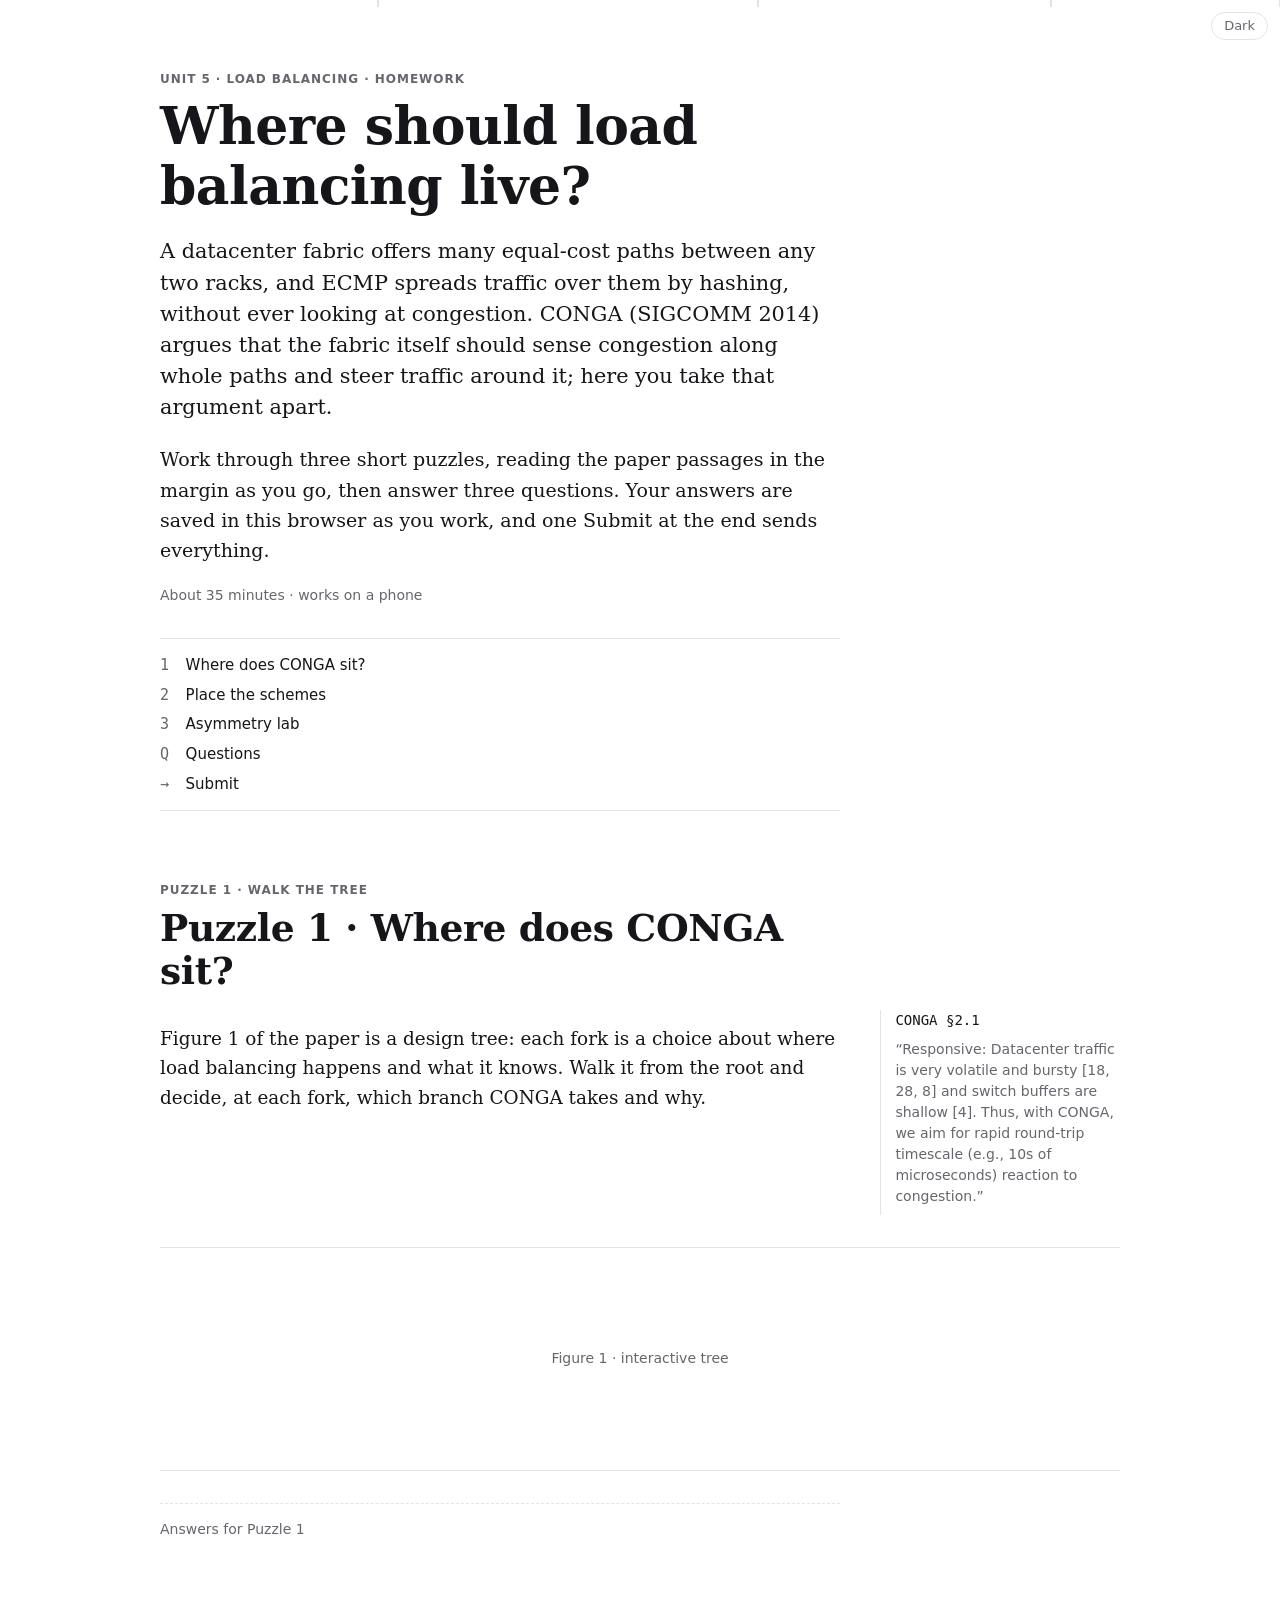
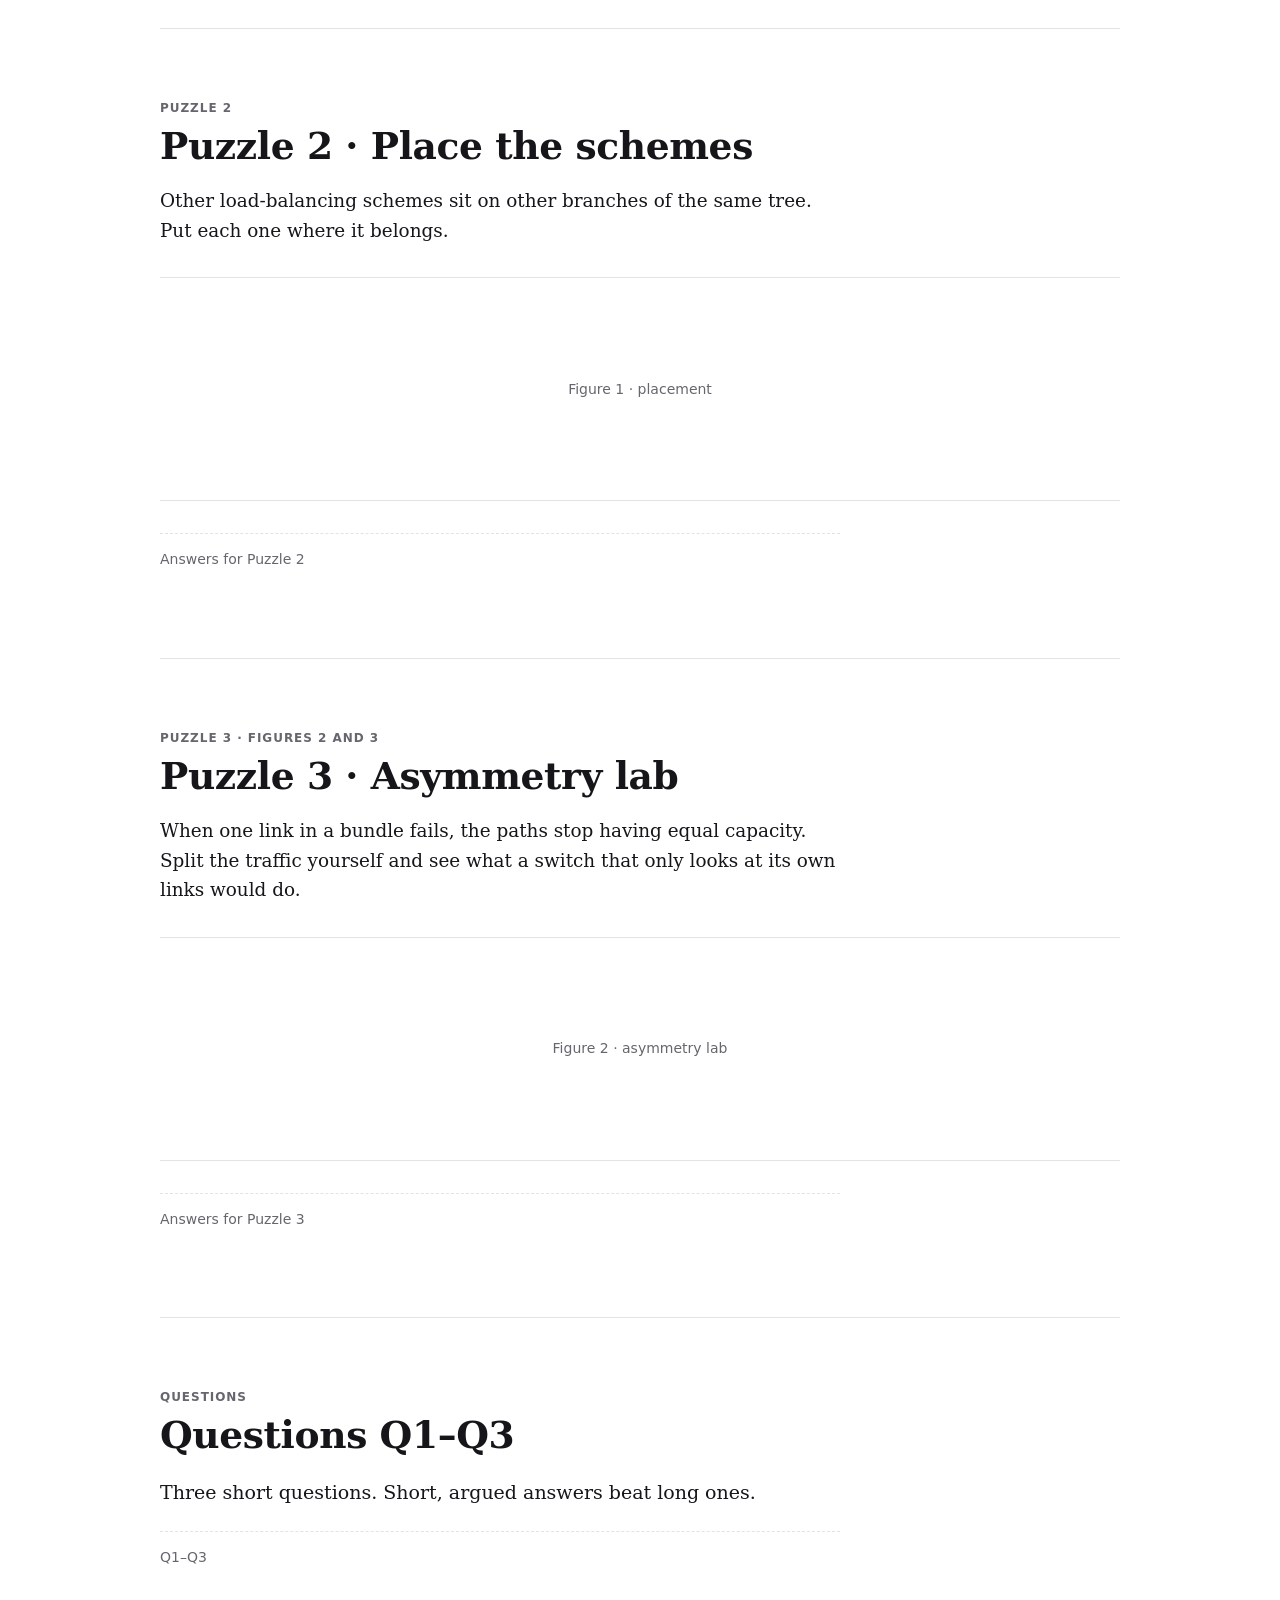
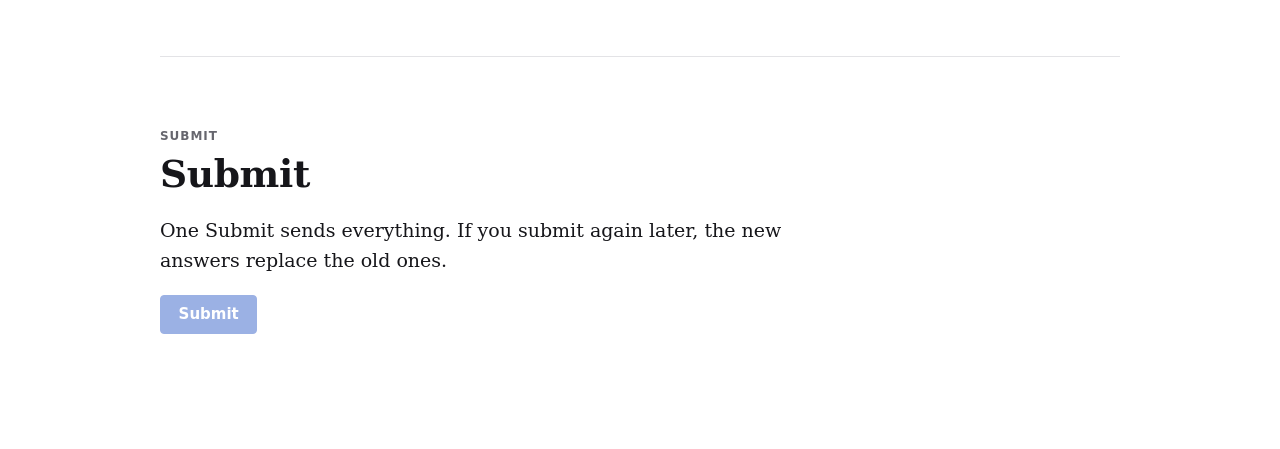
==== site/public/index.html @ 5a41c87f "feat: scaffold page skeleton, tokens, theme and Pages workflow (step 01) - site/public: index.html w" ====
<!doctype html>
<html lang="en">
<head>
  <meta charset="utf-8">
  <meta name="viewport" content="width=device-width, initial-scale=1">
  <title>CONGA: where should load balancing live?</title>
  <meta name="description" content="Unit 5 homework: three short puzzles on CONGA (SIGCOMM 2014), to do before class.">
  <script>
    // Set the theme before first paint (same rule as js/theme.js).
    (function () {
      var t = null;
      try { t = JSON.parse(localStorage.getItem("conga-hw:theme")); } catch (e) {}
      if (t !== "light" && t !== "dark") {
        try { t = matchMedia("(prefers-color-scheme: dark)").matches ? "dark" : "light"; } catch (e) { t = "light"; }
      }
      document.documentElement.setAttribute("data-theme", t);
    })();
  </script>
  <link rel="stylesheet" href="css/tokens.css">
  <link rel="stylesheet" href="css/base.css">
  <link rel="stylesheet" href="css/parts.css">
  <script type="module">
    import { initPage } from "./js/main.js";
    initPage();
  </script>
</head>
<body>
  <div class="progress" aria-hidden="true"><div class="progress-fill"></div></div>
  <button class="theme-toggle" type="button">Dark</button>

  <main class="page">

    <!-- ===================== intro ===================== -->
    <header id="intro">
      <p class="kicker">Unit 5 · Load balancing · Homework</p>
      <h1>Where should load balancing live?</h1>
      <p class="lede">
        A datacenter fabric offers many equal-cost paths between any two racks, and ECMP spreads
        traffic over them by hashing, without ever looking at congestion. CONGA (SIGCOMM 2014)
        argues that the fabric itself should sense congestion along whole paths and steer traffic
        around it; here you take that argument apart.
      </p>
      <p>
        Work through three short puzzles, reading the paper passages in the margin as you go,
        then answer three questions. Your answers are saved in this browser as you work, and one
        Submit at the end sends everything.
      </p>
      <p class="meta">About 35 minutes · works on a phone</p>

      <nav class="contents" aria-label="Contents">
        <ol>
          <li><a href="#tree"><span class="num">1</span>Where does CONGA sit?</a><span class="done-mark" data-done-for="tree" hidden>done</span></li>
          <li><a href="#place"><span class="num">2</span>Place the schemes</a><span class="done-mark" data-done-for="place" hidden>done</span></li>
          <li><a href="#fig2"><span class="num">3</span>Asymmetry lab</a><span class="done-mark" data-done-for="fig2" hidden>done</span></li>
          <li><a href="#questions"><span class="num">Q</span>Questions</a><span class="done-mark" data-done-for="questions" hidden>done</span></li>
          <li><a href="#submit"><span class="num">&rarr;</span>Submit</a></li>
        </ol>
      </nav>
    </header>

    <!-- ===================== Puzzle 1 ===================== -->
    <section id="tree" class="part" aria-labelledby="tree-title">
      <p class="kicker">Puzzle 1 · Walk the tree</p>
      <h2 id="tree-title">Puzzle 1 · Where does CONGA sit?</h2>

      <!-- Demo sidenote to exercise the layout; step 03 replaces it with the real passages. -->
      <div class="with-note">
        <p class="puzzle-prompt">
          Figure 1 of the paper is a design tree: each fork is a choice about where load balancing
          happens and what it knows. Walk it from the root and decide, at each fork, which branch
          CONGA takes and why.
        </p>
        <aside class="sidenote" data-ref="§2.1">
          <button class="sidenote-toggle" type="button">show passage §2.1</button>
          <div class="sidenote-body">
            <p><span class="sidenote-ref">CONGA §2.1</span></p>
            <blockquote>
              <p>“Responsive: Datacenter traffic is very volatile and bursty [18, 28, 8] and switch
              buffers are shallow [4]. Thus, with CONGA, we aim for rapid round-trip timescale
              (e.g., 10s of microseconds) reaction to congestion.”</p>
            </blockquote>
          </div>
        </aside>
      </div>

      <div class="figure-slot wide" role="img" aria-label="Interactive Figure 1 (not built yet)">Figure 1 · interactive tree</div>
      <div class="answer-slot">Answers for Puzzle 1</div>
    </section>

    <!-- ===================== Puzzle 2 ===================== -->
    <section id="place" class="part" aria-labelledby="place-title">
      <p class="kicker">Puzzle 2</p>
      <h2 id="place-title">Puzzle 2 · Place the schemes</h2>
      <p class="puzzle-prompt">
        Other load-balancing schemes sit on other branches of the same tree. Put each one where
        it belongs.
      </p>
      <div class="figure-slot wide" role="img" aria-label="Placement figure (not built yet)">Figure 1 · placement</div>
      <div class="answer-slot">Answers for Puzzle 2</div>
    </section>

    <!-- ===================== Puzzle 3 ===================== -->
    <section id="fig2" class="part" aria-labelledby="fig2-title">
      <p class="kicker">Puzzle 3 · Figures 2 and 3</p>
      <h2 id="fig2-title">Puzzle 3 · Asymmetry lab</h2>
      <p class="puzzle-prompt">
        When one link in a bundle fails, the paths stop having equal capacity. Split the traffic yourself
        and see what a switch that only looks at its own links would do.
      </p>
      <div class="figure-slot wide" role="img" aria-label="Asymmetry lab (not built yet)">Figure 2 · asymmetry lab</div>
      <div class="answer-slot">Answers for Puzzle 3</div>
    </section>

    <!-- ===================== Questions ===================== -->
    <section id="questions" class="part" aria-labelledby="questions-title">
      <p class="kicker">Questions</p>
      <h2 id="questions-title">Questions Q1–Q3</h2>
      <p>Three short questions. Short, argued answers beat long ones.</p>
      <div class="answer-slot">Q1–Q3</div>
    </section>

    <!-- ===================== Submit ===================== -->
    <section id="submit" class="part" aria-labelledby="submit-title">
      <p class="kicker">Submit</p>
      <h2 id="submit-title">Submit</h2>
      <p>One Submit sends everything. If you submit again later, the new answers replace the old ones.</p>
      <p><button class="btn" type="button" disabled>Submit</button></p>
    </section>

  </main>
</body>
</html>
---- site/public/css/tokens.css ----
/* Design tokens. The only file that holds raw colors.
   Palette: black ink on white, one accent (cobalt), one muted grey, thin rules. */

:root {
  /* color: light */
  --bg: #ffffff;
  --ink: #16161a;
  --muted: #66666e;
  --rule: #e3e3e6;
  --accent: #2453c4;
  --accent-soft: #eaf0fc;
  --ok: #1d7a4c;
  --bad: #b42d23;

  /* type */
  --font-serif: "Iowan Old Style", "Charter", "Bitstream Charter", "Sitka Text", Cambria, Georgia, "DejaVu Serif", serif;
  --font-sans: system-ui, -apple-system, "Segoe UI", Roboto, "Helvetica Neue", Arial, sans-serif;
  --font-mono: ui-monospace, "SF Mono", Menlo, Consolas, "DejaVu Sans Mono", "Liberation Mono", monospace;

  /* layout */
  --text-w: 680px;   /* reading column */
  --note-w: 240px;   /* sidenote margin column */
  --note-gap: 40px;
  --page-w: 960px;   /* = text + gap + notes; wide figures use the full width */
  --pad: 1.25rem;    /* page side padding */

  color-scheme: light;
}

[data-theme="dark"] {
  --bg: #141416;
  --ink: #e8e6e1;
  --muted: #9b9ba3;
  --rule: #2f2f35;
  --accent: #7ea2ff;
  --accent-soft: #1d2640;
  --ok: #5cc28f;
  --bad: #f08a80;

  color-scheme: dark;
}
---- site/public/css/base.css ----
/* Page skeleton: reading column, wide figures, sidenotes, progress line, controls.
   Colors come only from tokens.css. */

*, *::before, *::after { box-sizing: border-box; }

html {
  background: var(--bg);
  color: var(--ink);
  -webkit-text-size-adjust: 100%;
}

body {
  margin: 0;
  font-family: var(--font-serif);
  font-size: 1.1875rem;   /* 19px */
  line-height: 1.6;
  background: var(--bg);
  color: var(--ink);
}

a { color: var(--accent); text-underline-offset: 0.15em; }
a:hover { text-decoration-thickness: 2px; }

code, kbd, .mono { font-family: var(--font-mono); font-size: 0.85em; }

:focus-visible { outline: 2px solid var(--accent); outline-offset: 2px; }

hr { border: 0; border-top: 1px solid var(--rule); margin: 3rem 0; }

/* ---------- top bar: progress line + theme toggle ---------- */

.progress {
  position: fixed;
  inset: 0 0 auto 0;
  height: 3px;
  z-index: 10;
  pointer-events: none;
}
.progress-fill {
  height: 100%;
  width: 100%;
  background: var(--accent);
  transform-origin: 0 50%;
  transform: scaleX(0);
}
.progress-tick {
  position: absolute;
  top: 0;
  width: 2px;
  height: 7px;
  margin-left: -1px;
  background: var(--rule);
}
.progress-tick.is-done { background: var(--ink); height: 9px; }

.theme-toggle {
  position: fixed;
  top: 0.75rem;
  right: 0.75rem;
  z-index: 11;
  font: 500 0.8125rem/1 var(--font-sans);
  color: var(--muted);
  background: var(--bg);
  border: 1px solid var(--rule);
  border-radius: 999px;
  padding: 0.4rem 0.75rem;
  cursor: pointer;
}
.theme-toggle:hover { color: var(--ink); border-color: var(--muted); }

/* ---------- page grid ---------- */

.page {
  max-width: calc(var(--page-w) + 2 * var(--pad));
  margin: 0 auto;
  padding: 4.5rem var(--pad) 6rem;
}

/* sections span the page; their children sit in the reading column unless they say otherwise */
.page > * { max-width: var(--text-w); }
.page > header,
.page > section { max-width: none; }
.page > header > *,
.part > * { max-width: var(--text-w); }

/* a figure that breaks out to the full page width */
.page > .wide,
.part > .wide { max-width: none; }

/* wide SVGs scroll inside their own box on narrow screens */
.scroll-x { overflow-x: auto; -webkit-overflow-scrolling: touch; }

/* ---------- headings ---------- */

h1, h2, h3 { font-weight: 600; line-height: 1.15; letter-spacing: -0.01em; }
h1 { font-size: clamp(2.25rem, 6vw, 3.25rem); margin: 0 0 1rem; }
h2 { font-size: clamp(1.75rem, 4.5vw, 2.35rem); margin: 0 0 0.75rem; }
h3 { font-size: 1.25rem; margin: 2rem 0 0.5rem; }

.kicker {
  font: 600 0.75rem/1.2 var(--font-sans);
  letter-spacing: 0.08em;
  text-transform: uppercase;
  color: var(--muted);
  margin: 0 0 0.6rem;
}

.lede { font-size: 1.3rem; line-height: 1.5; }

.meta {
  font: 0.875rem/1.5 var(--font-sans);
  color: var(--muted);
}

/* ---------- intro + contents ---------- */

.contents {
  font-family: var(--font-sans);
  font-size: 0.9375rem;
  border-top: 1px solid var(--rule);
  border-bottom: 1px solid var(--rule);
  padding: 0.9rem 0;
  margin: 2rem 0 0;
}
.contents ol { list-style: none; margin: 0; padding: 0; display: grid; gap: 0.35rem; }
.contents a { color: var(--ink); text-decoration: none; }
.contents a:hover { color: var(--accent); }
.contents .num { font-family: var(--font-mono); color: var(--muted); display: inline-block; min-width: 1.6rem; }
.contents .done-mark { font-family: var(--font-mono); font-size: 0.8em; color: var(--ok); margin-left: 0.5rem; }
.contents .done-mark[hidden] { display: none; }

/* ---------- parts ---------- */

.part { padding-top: 4.5rem; scroll-margin-top: 1rem; }
.part + .part { border-top: 1px solid var(--rule); margin-top: 4.5rem; }

/* ---------- sidenotes ----------
   Markup:
     <div class="with-note">
       <p>Paragraph the passage supports.</p>
       <aside class="sidenote" data-ref="§2.1">
         <button class="sidenote-toggle" type="button">show passage §2.1</button>
         <div class="sidenote-body">…</div>
       </aside>
     </div>
   Desktop (>= 900px): note sits in the right margin, level with the paragraph.
   Narrow: an inline toggle under the paragraph. */

.page > .with-note,
.part > .with-note { max-width: none; }

.sidenote {
  font: 0.875rem/1.5 var(--font-sans);
  color: var(--muted);
}
.sidenote-ref { font-family: var(--font-mono); color: var(--ink); }
.sidenote-body blockquote { margin: 0; }
.sidenote-body p { margin: 0 0 0.5rem; }

.sidenote-toggle {
  font: 500 0.8125rem/1 var(--font-sans);
  color: var(--accent);
  background: none;
  border: 0;
  padding: 0.25rem 0;
  cursor: pointer;
}
.sidenote-toggle::before { content: "+\00a0"; font-family: var(--font-mono); }
.sidenote.is-open .sidenote-toggle::before { content: "\2212\00a0"; }

@media (min-width: 900px) {
  .with-note {
    display: grid;
    grid-template-columns: minmax(0, var(--text-w)) var(--note-w);
    column-gap: var(--note-gap);
    align-items: start;
  }
  .with-note > :not(.sidenote) { grid-column: 1; }
  .with-note > .sidenote {
    grid-column: 2;
    grid-row: 1 / span 20;
    border-left: 1px solid var(--rule);
    padding-left: 0.9rem;
    margin-top: 0.3rem;
  }
  .sidenote-toggle { display: none; }
}

@media (max-width: 899.98px) {
  .sidenote { margin: -0.5rem 0 1.25rem; }
  .sidenote-body {
    display: none;
    border-left: 2px solid var(--rule);
    padding: 0.25rem 0 0.25rem 0.9rem;
    margin-top: 0.4rem;
  }
  .sidenote.is-open .sidenote-body { display: block; }
}

/* ---------- small screens ---------- */

@media (max-width: 600px) {
  body { font-size: 1.0625rem; }
  .page { padding-top: 3.5rem; }
  .lede { font-size: 1.15rem; }
}

@media (prefers-reduced-motion: reduce) {
  *, *::before, *::after { transition: none !important; animation: none !important; scroll-behavior: auto !important; }
}

html { scroll-behavior: smooth; }
---- site/public/css/parts.css ----
/* Styles shared by the puzzles: prompt, figure slot, answer area.
   Part-specific rules are added by later steps. Colors come only from tokens.css. */

.puzzle-prompt { font-size: 1.15rem; }

.figure-slot {
  min-height: 14rem;
  margin: 2rem 0;
  border-top: 1px solid var(--rule);
  border-bottom: 1px solid var(--rule);
  display: grid;
  place-items: center;
  font: 0.875rem/1.4 var(--font-sans);
  color: var(--muted);
}

.answer-slot {
  margin: 1.5rem 0;
  padding: 1rem 0;
  border-top: 1px dashed var(--rule);
  font: 0.875rem/1.4 var(--font-sans);
  color: var(--muted);
}

.btn {
  font: 600 0.9375rem/1 var(--font-sans);
  color: var(--bg);
  background: var(--accent);
  border: 1px solid var(--accent);
  border-radius: 4px;
  padding: 0.7rem 1.1rem;
  cursor: pointer;
}
.btn:disabled { opacity: 0.45; cursor: not-allowed; }
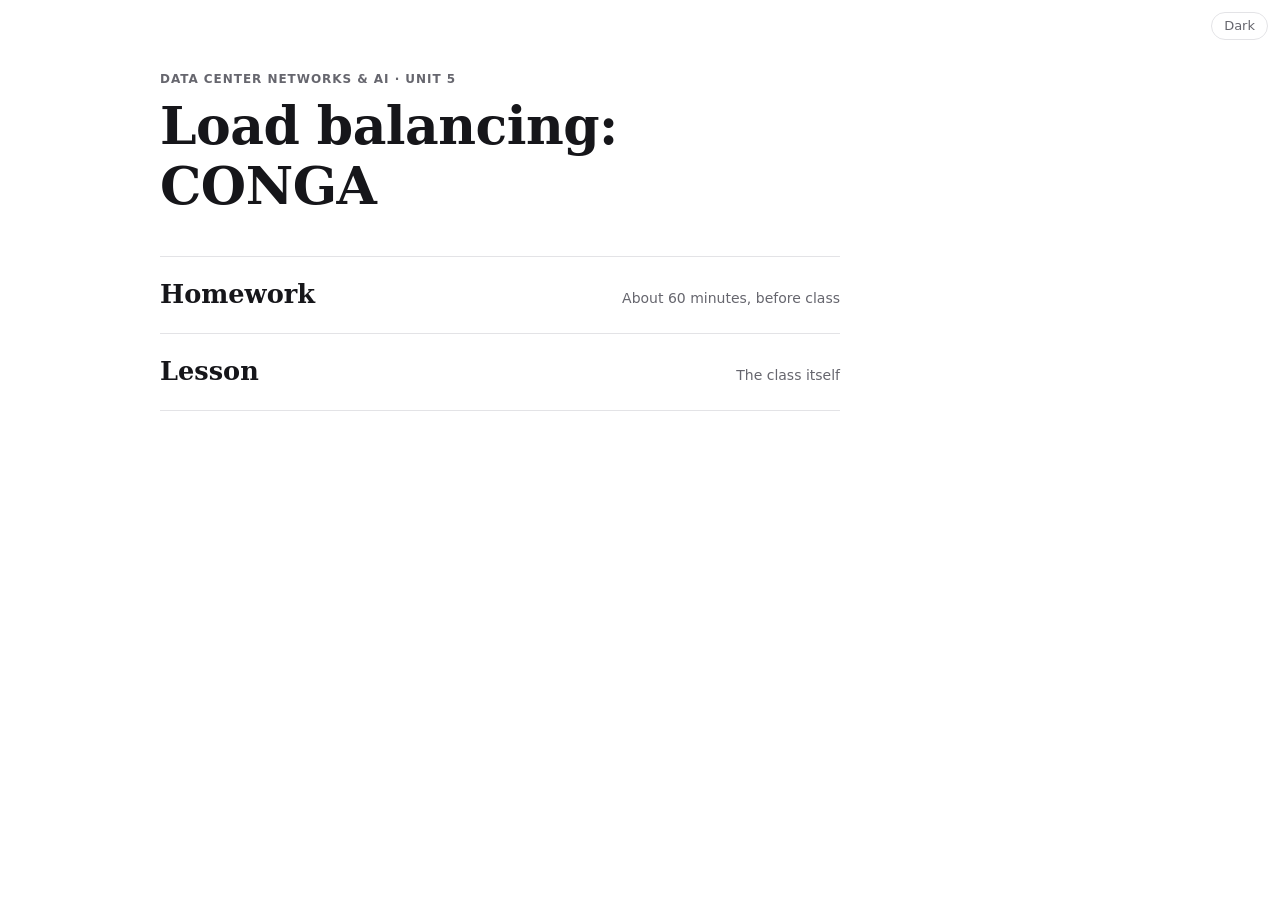
==== commit 3eb7e768: "feat: split scaffold into shared, homework and lesson sites (step 01) Follows the updated spec (two " ====
--- a/site/public/index.html
+++ b/site/public/index.html
@@ -3,130 +3,26 @@
 <head>
   <meta charset="utf-8">
   <meta name="viewport" content="width=device-width, initial-scale=1">
-  <title>CONGA: where should load balancing live?</title>
-  <meta name="description" content="Unit 5 homework: three short puzzles on CONGA (SIGCOMM 2014), to do before class.">
-  <script>
-    // Set the theme before first paint (same rule as js/theme.js).
-    (function () {
-      var t = null;
-      try { t = JSON.parse(localStorage.getItem("conga-hw:theme")); } catch (e) {}
-      if (t !== "light" && t !== "dark") {
-        try { t = matchMedia("(prefers-color-scheme: dark)").matches ? "dark" : "light"; } catch (e) { t = "light"; }
-      }
-      document.documentElement.setAttribute("data-theme", t);
-    })();
-  </script>
-  <link rel="stylesheet" href="css/tokens.css">
-  <link rel="stylesheet" href="css/base.css">
-  <link rel="stylesheet" href="css/parts.css">
+  <title>Unit 5 · Load balancing · CONGA</title>
+  <script src="shared/theme-boot.js"></script>
+  <link rel="stylesheet" href="shared/tokens.css">
+  <link rel="stylesheet" href="shared/base.css">
   <script type="module">
-    import { initPage } from "./js/main.js";
-    initPage();
+    import { initTheme } from "./shared/theme.js";
+    initTheme(document.querySelector(".theme-toggle"));
   </script>
 </head>
 <body>
-  <div class="progress" aria-hidden="true"><div class="progress-fill"></div></div>
   <button class="theme-toggle" type="button">Dark</button>
-
   <main class="page">
-
-    <!-- ===================== intro ===================== -->
-    <header id="intro">
-      <p class="kicker">Unit 5 · Load balancing · Homework</p>
-      <h1>Where should load balancing live?</h1>
-      <p class="lede">
-        A datacenter fabric offers many equal-cost paths between any two racks, and ECMP spreads
-        traffic over them by hashing, without ever looking at congestion. CONGA (SIGCOMM 2014)
-        argues that the fabric itself should sense congestion along whole paths and steer traffic
-        around it; here you take that argument apart.
-      </p>
-      <p>
-        Work through three short puzzles, reading the paper passages in the margin as you go,
-        then answer three questions. Your answers are saved in this browser as you work, and one
-        Submit at the end sends everything.
-      </p>
-      <p class="meta">About 35 minutes · works on a phone</p>
-
-      <nav class="contents" aria-label="Contents">
-        <ol>
-          <li><a href="#tree"><span class="num">1</span>Where does CONGA sit?</a><span class="done-mark" data-done-for="tree" hidden>done</span></li>
-          <li><a href="#place"><span class="num">2</span>Place the schemes</a><span class="done-mark" data-done-for="place" hidden>done</span></li>
-          <li><a href="#fig2"><span class="num">3</span>Asymmetry lab</a><span class="done-mark" data-done-for="fig2" hidden>done</span></li>
-          <li><a href="#questions"><span class="num">Q</span>Questions</a><span class="done-mark" data-done-for="questions" hidden>done</span></li>
-          <li><a href="#submit"><span class="num">&rarr;</span>Submit</a></li>
-        </ol>
+    <header>
+      <p class="kicker">Data Center Networks &amp; AI · Unit 5</p>
+      <h1>Load balancing: CONGA</h1>
+      <nav class="landing" aria-label="Sites">
+        <a href="hw/"><span class="landing-title">Homework</span><span class="meta">About 60 minutes, before class</span></a>
+        <a href="lesson/"><span class="landing-title">Lesson</span><span class="meta">The class itself</span></a>
       </nav>
     </header>
-
-    <!-- ===================== Puzzle 1 ===================== -->
-    <section id="tree" class="part" aria-labelledby="tree-title">
-      <p class="kicker">Puzzle 1 · Walk the tree</p>
-      <h2 id="tree-title">Puzzle 1 · Where does CONGA sit?</h2>
-
-      <!-- Demo sidenote to exercise the layout; step 03 replaces it with the real passages. -->
-      <div class="with-note">
-        <p class="puzzle-prompt">
-          Figure 1 of the paper is a design tree: each fork is a choice about where load balancing
-          happens and what it knows. Walk it from the root and decide, at each fork, which branch
-          CONGA takes and why.
-        </p>
-        <aside class="sidenote" data-ref="§2.1">
-          <button class="sidenote-toggle" type="button">show passage §2.1</button>
-          <div class="sidenote-body">
-            <p><span class="sidenote-ref">CONGA §2.1</span></p>
-            <blockquote>
-              <p>“Responsive: Datacenter traffic is very volatile and bursty [18, 28, 8] and switch
-              buffers are shallow [4]. Thus, with CONGA, we aim for rapid round-trip timescale
-              (e.g., 10s of microseconds) reaction to congestion.”</p>
-            </blockquote>
-          </div>
-        </aside>
-      </div>
-
-      <div class="figure-slot wide" role="img" aria-label="Interactive Figure 1 (not built yet)">Figure 1 · interactive tree</div>
-      <div class="answer-slot">Answers for Puzzle 1</div>
-    </section>
-
-    <!-- ===================== Puzzle 2 ===================== -->
-    <section id="place" class="part" aria-labelledby="place-title">
-      <p class="kicker">Puzzle 2</p>
-      <h2 id="place-title">Puzzle 2 · Place the schemes</h2>
-      <p class="puzzle-prompt">
-        Other load-balancing schemes sit on other branches of the same tree. Put each one where
-        it belongs.
-      </p>
-      <div class="figure-slot wide" role="img" aria-label="Placement figure (not built yet)">Figure 1 · placement</div>
-      <div class="answer-slot">Answers for Puzzle 2</div>
-    </section>
-
-    <!-- ===================== Puzzle 3 ===================== -->
-    <section id="fig2" class="part" aria-labelledby="fig2-title">
-      <p class="kicker">Puzzle 3 · Figures 2 and 3</p>
-      <h2 id="fig2-title">Puzzle 3 · Asymmetry lab</h2>
-      <p class="puzzle-prompt">
-        When one link in a bundle fails, the paths stop having equal capacity. Split the traffic yourself
-        and see what a switch that only looks at its own links would do.
-      </p>
-      <div class="figure-slot wide" role="img" aria-label="Asymmetry lab (not built yet)">Figure 2 · asymmetry lab</div>
-      <div class="answer-slot">Answers for Puzzle 3</div>
-    </section>
-
-    <!-- ===================== Questions ===================== -->
-    <section id="questions" class="part" aria-labelledby="questions-title">
-      <p class="kicker">Questions</p>
-      <h2 id="questions-title">Questions Q1–Q3</h2>
-      <p>Three short questions. Short, argued answers beat long ones.</p>
-      <div class="answer-slot">Q1–Q3</div>
-    </section>
-
-    <!-- ===================== Submit ===================== -->
-    <section id="submit" class="part" aria-labelledby="submit-title">
-      <p class="kicker">Submit</p>
-      <h2 id="submit-title">Submit</h2>
-      <p>One Submit sends everything. If you submit again later, the new answers replace the old ones.</p>
-      <p><button class="btn" type="button" disabled>Submit</button></p>
-    </section>
-
   </main>
 </body>
 </html>
--- a/site/public/shared/tokens.css
+++ b/site/public/shared/tokens.css
@@ -0,0 +1,41 @@
+/* Design tokens. The only file that holds raw colors.
+   Palette: black ink on white, one accent (cobalt), one muted grey, thin rules. */
+
+:root {
+  /* color: light */
+  --bg: #ffffff;
+  --ink: #16161a;
+  --muted: #66666e;
+  --rule: #e3e3e6;
+  --accent: #2453c4;
+  --accent-soft: #eaf0fc;
+  --ok: #1d7a4c;
+  --bad: #b42d23;
+
+  /* type */
+  --font-serif: "Iowan Old Style", "Charter", "Bitstream Charter", "Sitka Text", Cambria, Georgia, "DejaVu Serif", serif;
+  --font-sans: system-ui, -apple-system, "Segoe UI", Roboto, "Helvetica Neue", Arial, sans-serif;
+  --font-mono: ui-monospace, "SF Mono", Menlo, Consolas, "DejaVu Sans Mono", "Liberation Mono", monospace;
+
+  /* layout */
+  --text-w: 680px;   /* reading column */
+  --note-w: 240px;   /* sidenote margin column */
+  --note-gap: 40px;
+  --page-w: 960px;   /* = text + gap + notes; wide figures use the full width */
+  --pad: 1.25rem;    /* page side padding */
+
+  color-scheme: light;
+}
+
+[data-theme="dark"] {
+  --bg: #141416;
+  --ink: #e8e6e1;
+  --muted: #9b9ba3;
+  --rule: #2f2f35;
+  --accent: #7ea2ff;
+  --accent-soft: #1d2640;
+  --ok: #5cc28f;
+  --bad: #f08a80;
+
+  color-scheme: dark;
+}
--- a/site/public/shared/base.css
+++ b/site/public/shared/base.css
@@ -0,0 +1,232 @@
+/* Shared layout for both sites: reading column, wide figures, sidenotes, progress line,
+   theme toggle, landing links.
+   Colors come only from tokens.css. */
+
+*, *::before, *::after { box-sizing: border-box; }
+
+html {
+  background: var(--bg);
+  color: var(--ink);
+  -webkit-text-size-adjust: 100%;
+}
+
+body {
+  margin: 0;
+  font-family: var(--font-serif);
+  font-size: 1.1875rem;   /* 19px */
+  line-height: 1.6;
+  background: var(--bg);
+  color: var(--ink);
+}
+
+a { color: var(--accent); text-underline-offset: 0.15em; }
+a:hover { text-decoration-thickness: 2px; }
+
+code, kbd, .mono { font-family: var(--font-mono); font-size: 0.85em; }
+
+:focus-visible { outline: 2px solid var(--accent); outline-offset: 2px; }
+
+hr { border: 0; border-top: 1px solid var(--rule); margin: 3rem 0; }
+
+/* ---------- top bar: progress line + theme toggle ---------- */
+
+.progress {
+  position: fixed;
+  inset: 0 0 auto 0;
+  height: 3px;
+  z-index: 10;
+  pointer-events: none;
+}
+.progress-fill {
+  height: 100%;
+  width: 100%;
+  background: var(--accent);
+  transform-origin: 0 50%;
+  transform: scaleX(0);
+}
+.progress-tick {
+  position: absolute;
+  top: 0;
+  width: 2px;
+  height: 7px;
+  margin-left: -1px;
+  background: var(--rule);
+}
+.progress-tick.is-done { background: var(--ink); height: 9px; }
+
+.theme-toggle {
+  position: fixed;
+  top: 0.75rem;
+  right: 0.75rem;
+  z-index: 11;
+  font: 500 0.8125rem/1 var(--font-sans);
+  color: var(--muted);
+  background: var(--bg);
+  border: 1px solid var(--rule);
+  border-radius: 999px;
+  padding: 0.4rem 0.75rem;
+  cursor: pointer;
+}
+.theme-toggle:hover { color: var(--ink); border-color: var(--muted); }
+
+/* ---------- page grid ---------- */
+
+.page {
+  max-width: calc(var(--page-w) + 2 * var(--pad));
+  margin: 0 auto;
+  padding: 4.5rem var(--pad) 6rem;
+}
+
+/* sections span the page; their children sit in the reading column unless they say otherwise */
+.page > * { max-width: var(--text-w); }
+.page > header,
+.page > section { max-width: none; }
+.page > header > *,
+.part > * { max-width: var(--text-w); }
+
+/* a figure that breaks out to the full page width */
+.page > .wide,
+.part > .wide { max-width: none; }
+
+/* wide SVGs scroll inside their own box on narrow screens */
+.scroll-x { overflow-x: auto; -webkit-overflow-scrolling: touch; }
+
+/* ---------- headings ---------- */
+
+h1, h2, h3 { font-weight: 600; line-height: 1.15; letter-spacing: -0.01em; }
+h1 { font-size: clamp(2.25rem, 6vw, 3.25rem); margin: 0 0 1rem; }
+h2 { font-size: clamp(1.75rem, 4.5vw, 2.35rem); margin: 0 0 0.75rem; }
+h3 { font-size: 1.25rem; margin: 2rem 0 0.5rem; }
+
+.kicker {
+  font: 600 0.75rem/1.2 var(--font-sans);
+  letter-spacing: 0.08em;
+  text-transform: uppercase;
+  color: var(--muted);
+  margin: 0 0 0.6rem;
+}
+
+.kicker a { color: inherit; text-decoration: none; }
+.kicker a:hover { color: var(--accent); }
+
+.lede { font-size: 1.3rem; line-height: 1.5; }
+
+.meta {
+  font: 0.875rem/1.5 var(--font-sans);
+  color: var(--muted);
+}
+
+/* ---------- intro + contents ---------- */
+
+.contents {
+  font-family: var(--font-sans);
+  font-size: 0.9375rem;
+  border-top: 1px solid var(--rule);
+  border-bottom: 1px solid var(--rule);
+  padding: 0.9rem 0;
+  margin: 2rem 0 0;
+}
+.contents ol { list-style: none; margin: 0; padding: 0; display: grid; gap: 0.35rem; }
+.contents a { color: var(--ink); text-decoration: none; }
+.contents a:hover { color: var(--accent); }
+.contents .num { font-family: var(--font-mono); color: var(--muted); display: inline-block; min-width: 1.6rem; }
+.contents .done-mark { font-family: var(--font-mono); font-size: 0.8em; color: var(--ok); margin-left: 0.5rem; }
+.contents .done-mark[hidden] { display: none; }
+
+/* ---------- parts ---------- */
+
+.part { padding-top: 4.5rem; scroll-margin-top: 1rem; }
+.part + .part { border-top: 1px solid var(--rule); margin-top: 4.5rem; }
+
+/* ---------- sidenotes ----------
+   Markup:
+     <div class="with-note">
+       <p>Paragraph the passage supports.</p>
+       <aside class="sidenote" data-ref="§2.1">
+         <button class="sidenote-toggle" type="button">show passage §2.1</button>
+         <div class="sidenote-body">…</div>
+       </aside>
+     </div>
+   Desktop (>= 900px): note sits in the right margin, level with the paragraph.
+   Narrow: an inline toggle under the paragraph. */
+
+.page > .with-note,
+.part > .with-note { max-width: none; }
+
+.sidenote {
+  font: 0.875rem/1.5 var(--font-sans);
+  color: var(--muted);
+}
+.sidenote-ref { font-family: var(--font-mono); color: var(--ink); }
+.sidenote-body blockquote { margin: 0; }
+.sidenote-body p { margin: 0 0 0.5rem; }
+
+.sidenote-toggle {
+  font: 500 0.8125rem/1 var(--font-sans);
+  color: var(--accent);
+  background: none;
+  border: 0;
+  padding: 0.25rem 0;
+  cursor: pointer;
+}
+.sidenote-toggle::before { content: "+\00a0"; font-family: var(--font-mono); }
+.sidenote.is-open .sidenote-toggle::before { content: "\2212\00a0"; }
+
+@media (min-width: 900px) {
+  .with-note {
+    display: grid;
+    grid-template-columns: minmax(0, var(--text-w)) var(--note-w);
+    column-gap: var(--note-gap);
+    align-items: start;
+  }
+  .with-note > :not(.sidenote) { grid-column: 1; }
+  .with-note > .sidenote {
+    grid-column: 2;
+    grid-row: 1 / span 20;
+    border-left: 1px solid var(--rule);
+    padding-left: 0.9rem;
+    margin-top: 0.3rem;
+  }
+  .sidenote-toggle { display: none; }
+}
+
+@media (max-width: 899.98px) {
+  .sidenote { margin: -0.5rem 0 1.25rem; }
+  .sidenote-body {
+    display: none;
+    border-left: 2px solid var(--rule);
+    padding: 0.25rem 0 0.25rem 0.9rem;
+    margin-top: 0.4rem;
+  }
+  .sidenote.is-open .sidenote-body { display: block; }
+}
+
+/* ---------- small screens ---------- */
+
+@media (max-width: 600px) {
+  body { font-size: 1.0625rem; }
+  .page { padding-top: 3.5rem; }
+  .lede { font-size: 1.15rem; }
+}
+
+@media (prefers-reduced-motion: reduce) {
+  *, *::before, *::after { transition: none !important; animation: none !important; scroll-behavior: auto !important; }
+}
+
+html { scroll-behavior: smooth; }
+
+/* ---------- landing page ---------- */
+
+.landing { margin-top: 2.5rem; border-top: 1px solid var(--rule); }
+.landing a {
+  display: flex;
+  justify-content: space-between;
+  align-items: baseline;
+  gap: 1rem;
+  padding: 1.1rem 0;
+  border-bottom: 1px solid var(--rule);
+  color: var(--ink);
+  text-decoration: none;
+}
+.landing-title { font-size: 1.6rem; font-weight: 600; }
+.landing a:hover .landing-title { color: var(--accent); }
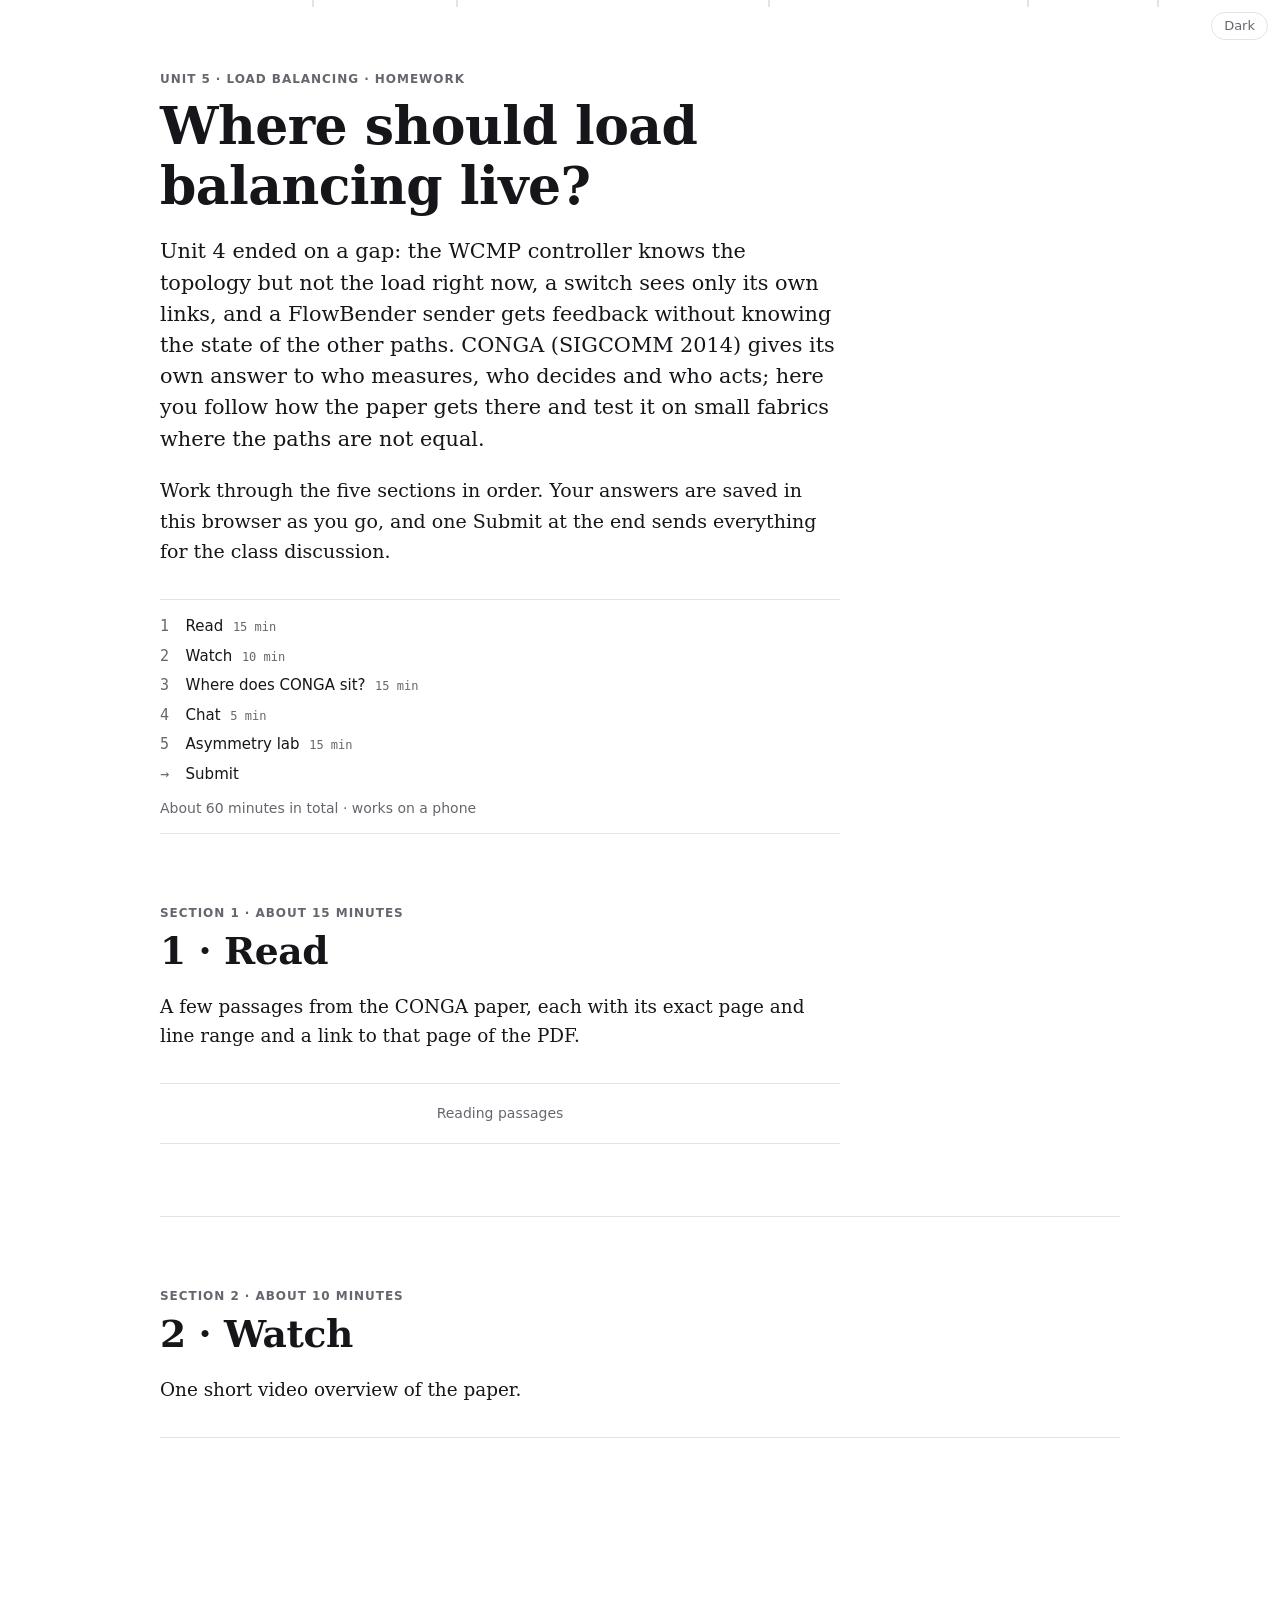
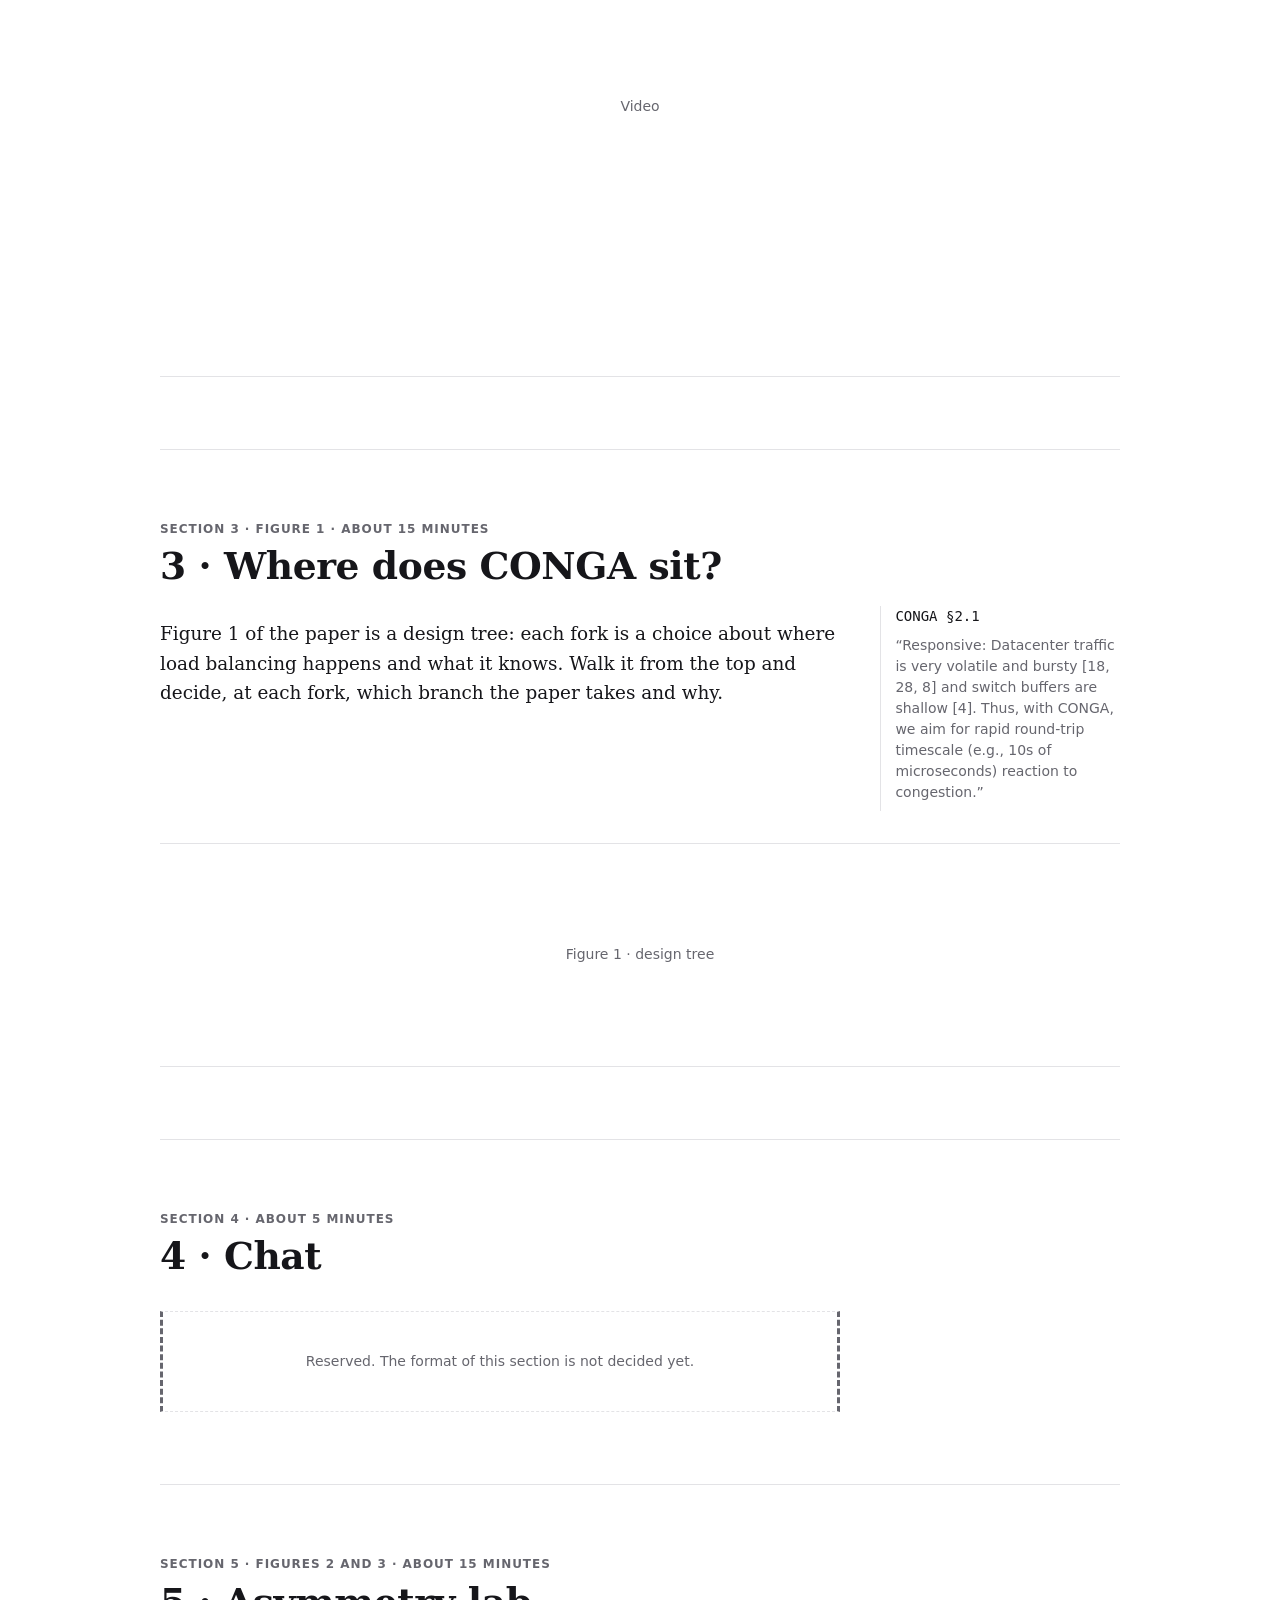
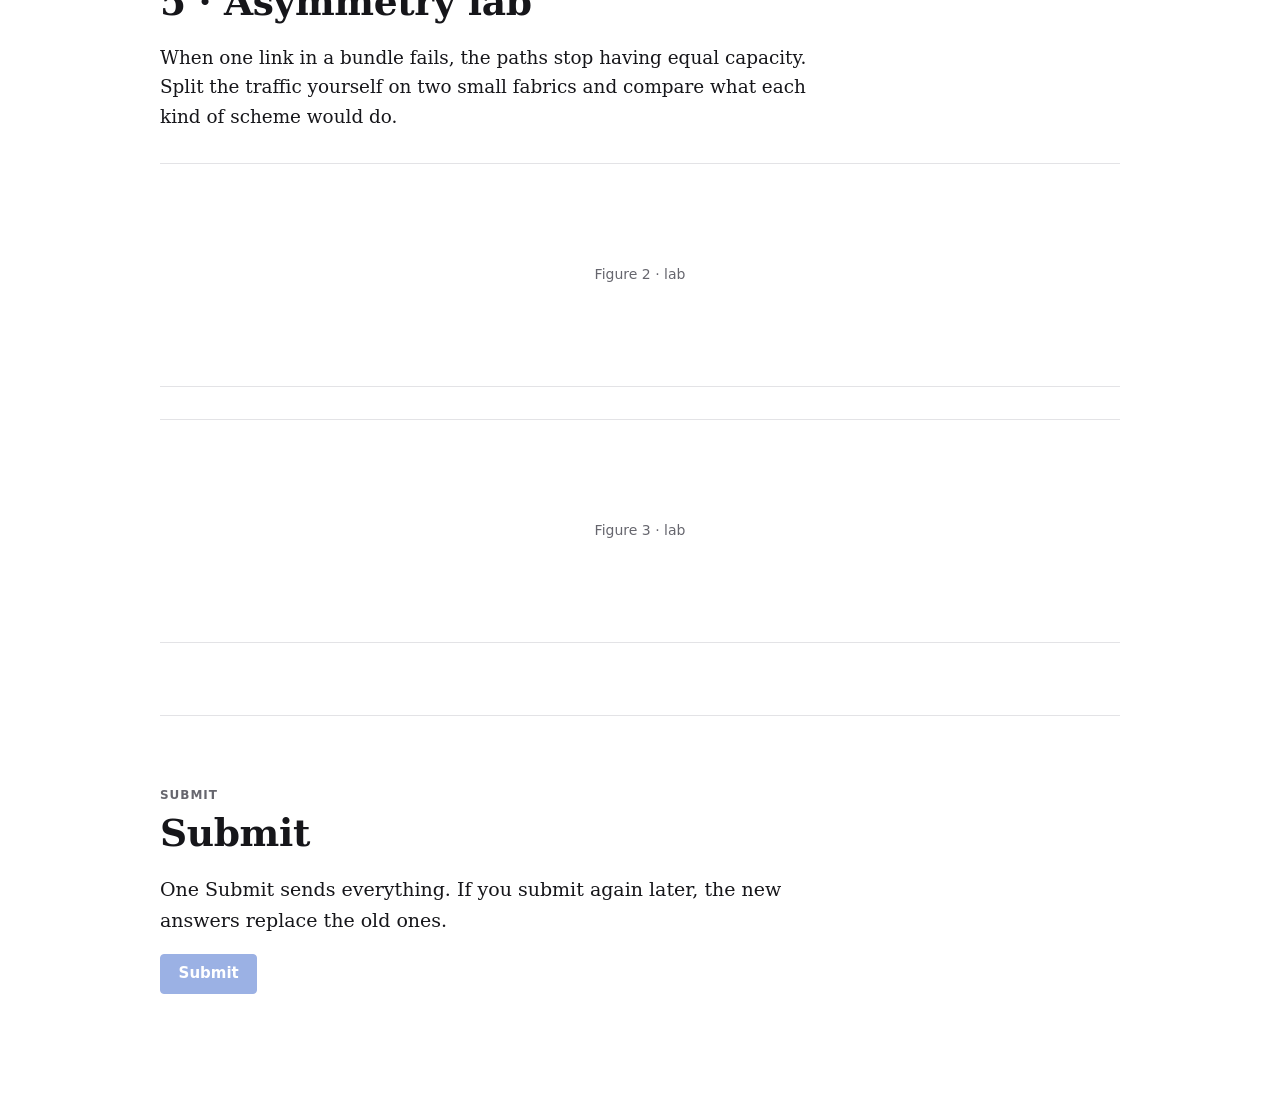
==== commit 5fd91753: "feat: homework only; site root opens the homework The lesson site is dropped (user decision): site/p" ====
--- a/site/public/index.html
+++ b/site/public/index.html
@@ -3,26 +3,13 @@
 <head>
   <meta charset="utf-8">
   <meta name="viewport" content="width=device-width, initial-scale=1">
-  <title>Unit 5 · Load balancing · CONGA</title>
-  <script src="shared/theme-boot.js"></script>
-  <link rel="stylesheet" href="shared/tokens.css">
-  <link rel="stylesheet" href="shared/base.css">
-  <script type="module">
-    import { initTheme } from "./shared/theme.js";
-    initTheme(document.querySelector(".theme-toggle"));
-  </script>
+  <title>CONGA homework</title>
+  <!-- The site is only the homework: send visitors straight there (keeps any #section). -->
+  <meta http-equiv="refresh" content="0; url=hw/">
+  <link rel="canonical" href="hw/">
+  <script>location.replace("hw/" + location.hash);</script>
 </head>
 <body>
-  <button class="theme-toggle" type="button">Dark</button>
-  <main class="page">
-    <header>
-      <p class="kicker">Data Center Networks &amp; AI · Unit 5</p>
-      <h1>Load balancing: CONGA</h1>
-      <nav class="landing" aria-label="Sites">
-        <a href="hw/"><span class="landing-title">Homework</span><span class="meta">About 60 minutes, before class</span></a>
-        <a href="lesson/"><span class="landing-title">Lesson</span><span class="meta">The class itself</span></a>
-      </nav>
-    </header>
-  </main>
+  <p><a href="hw/">Open the CONGA homework</a></p>
 </body>
 </html>
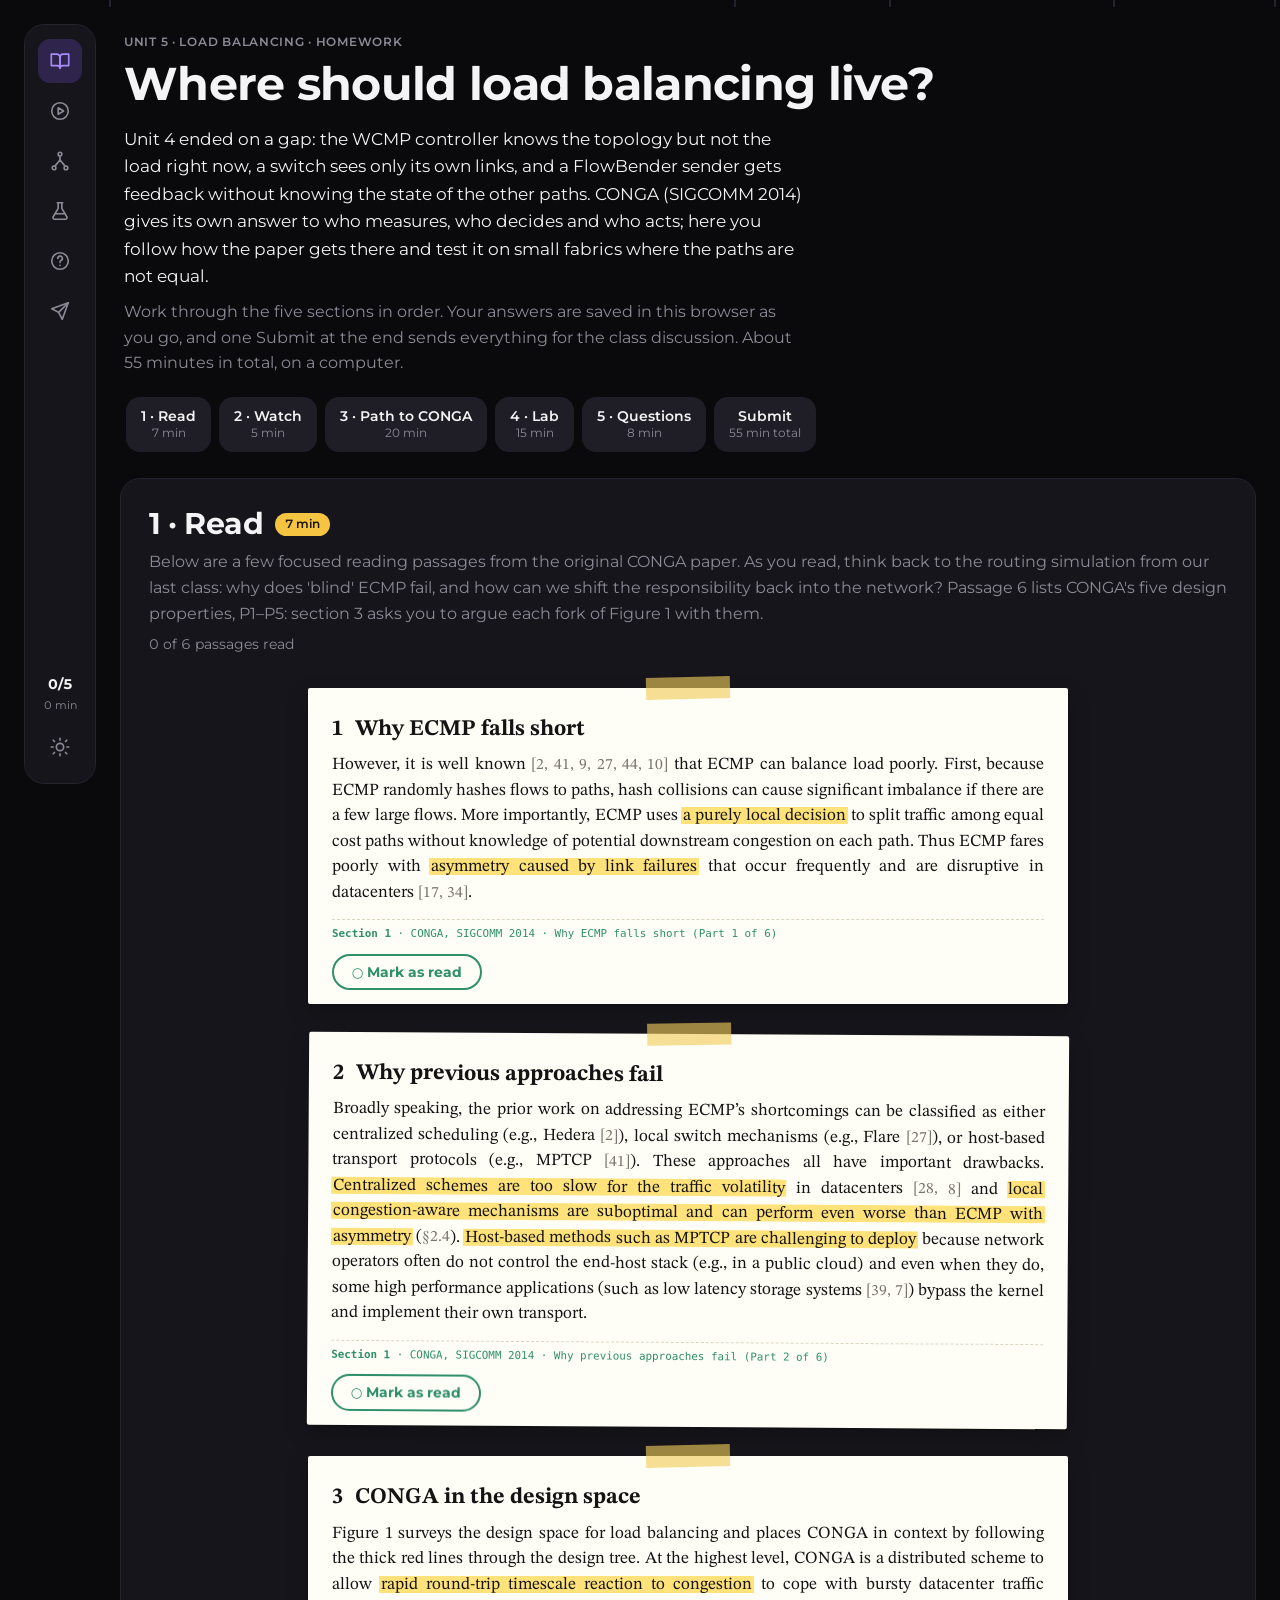
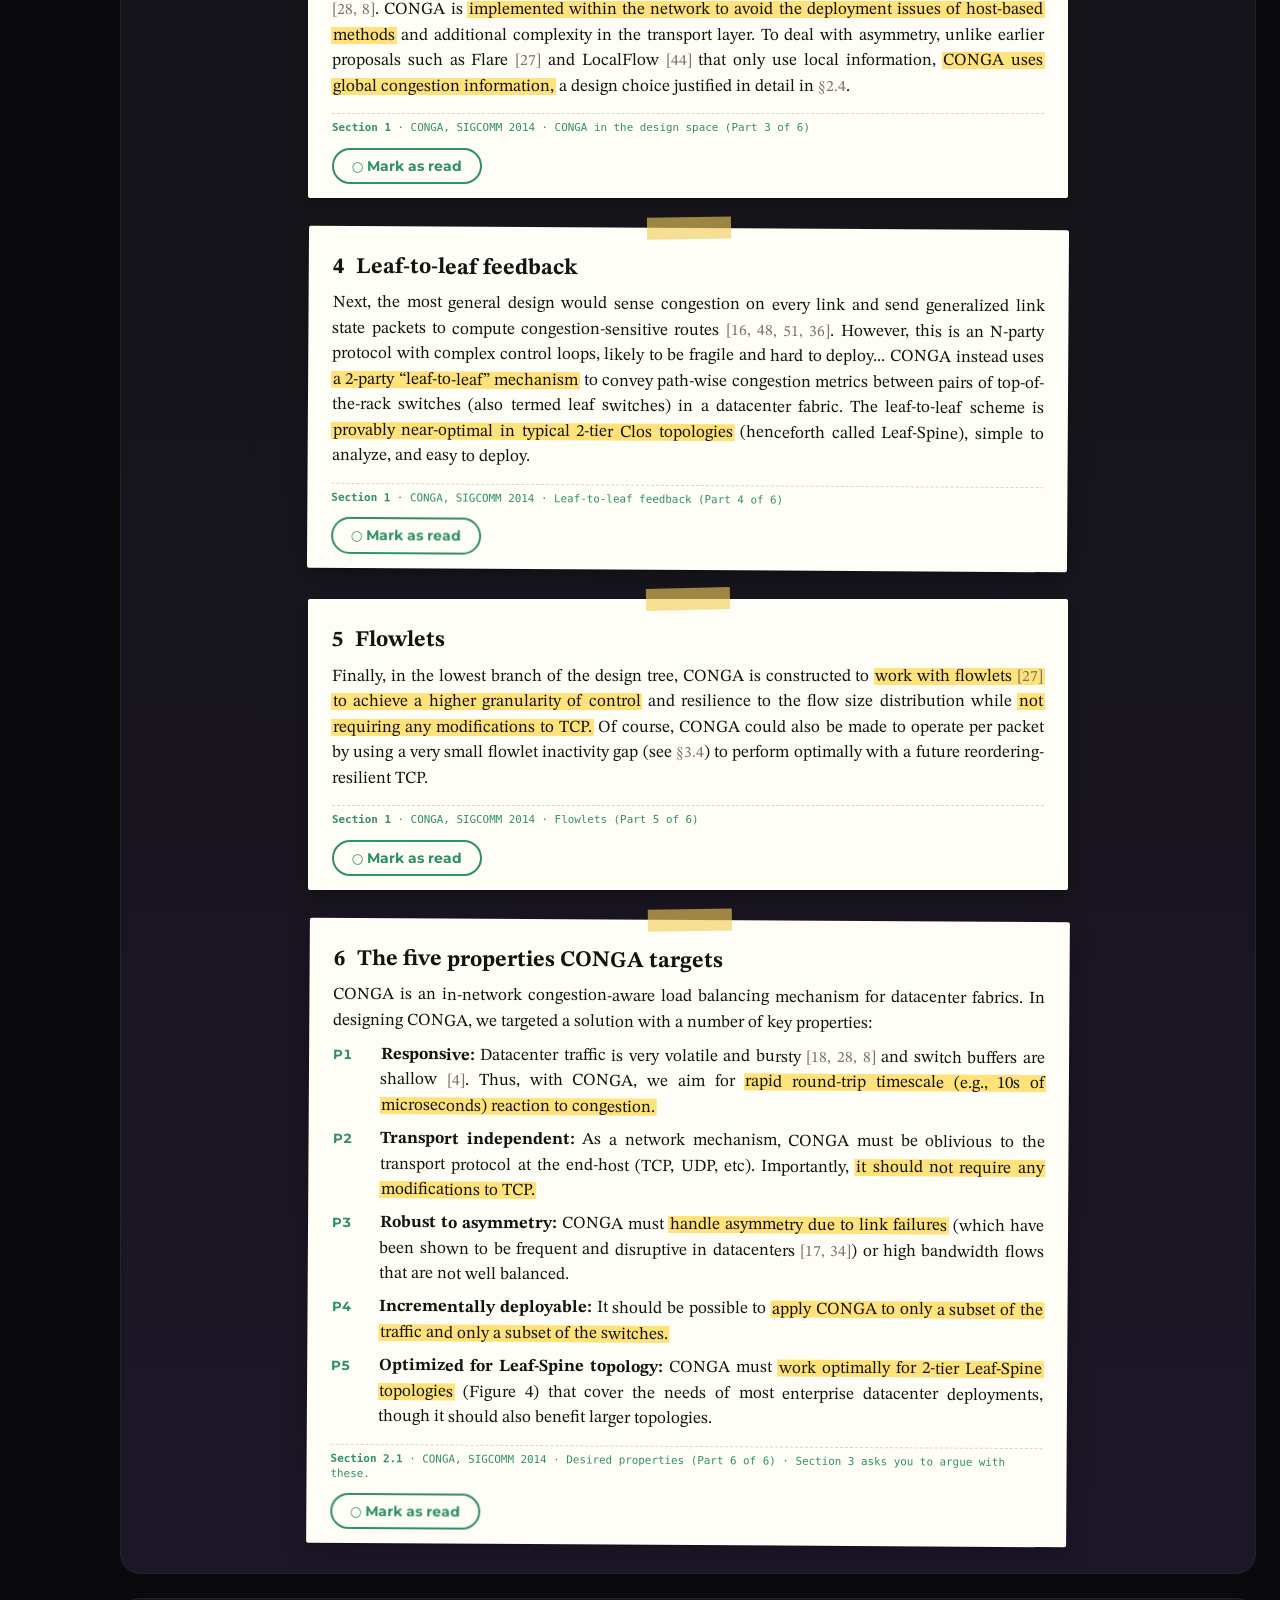
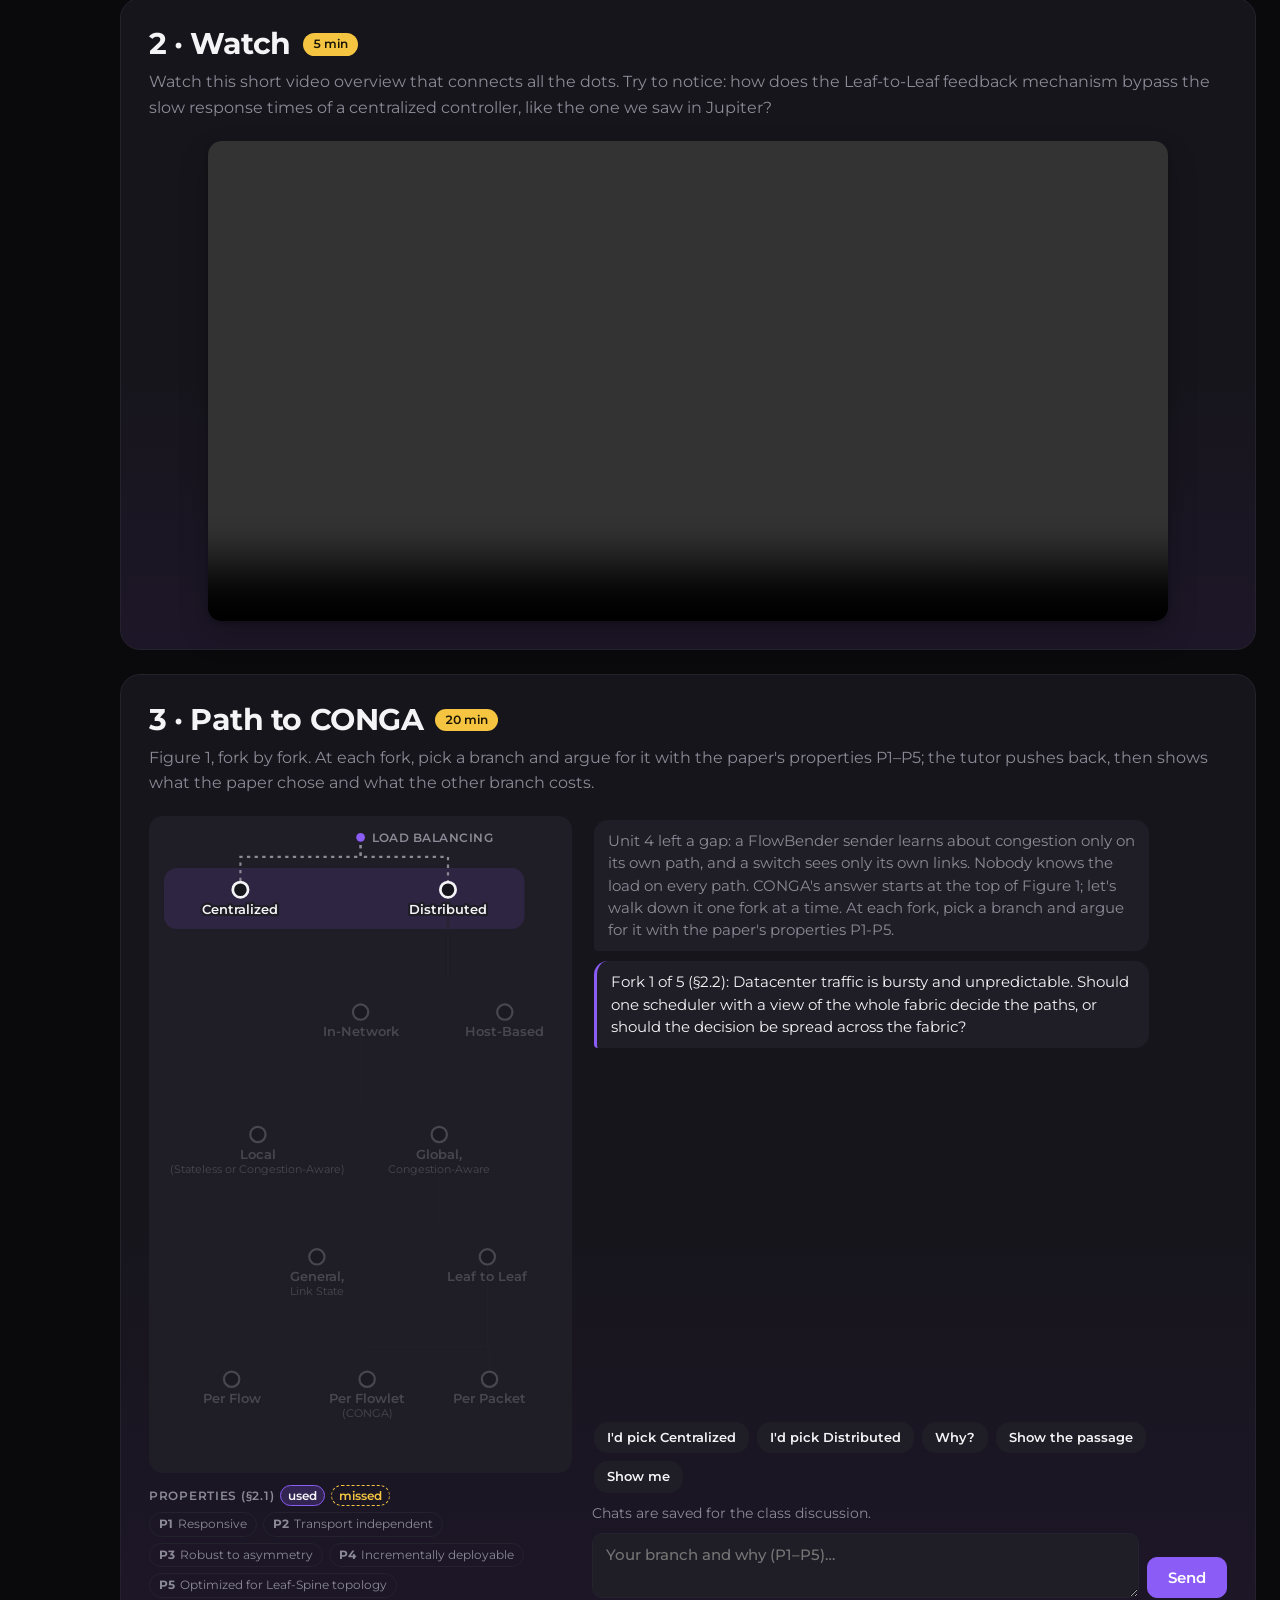
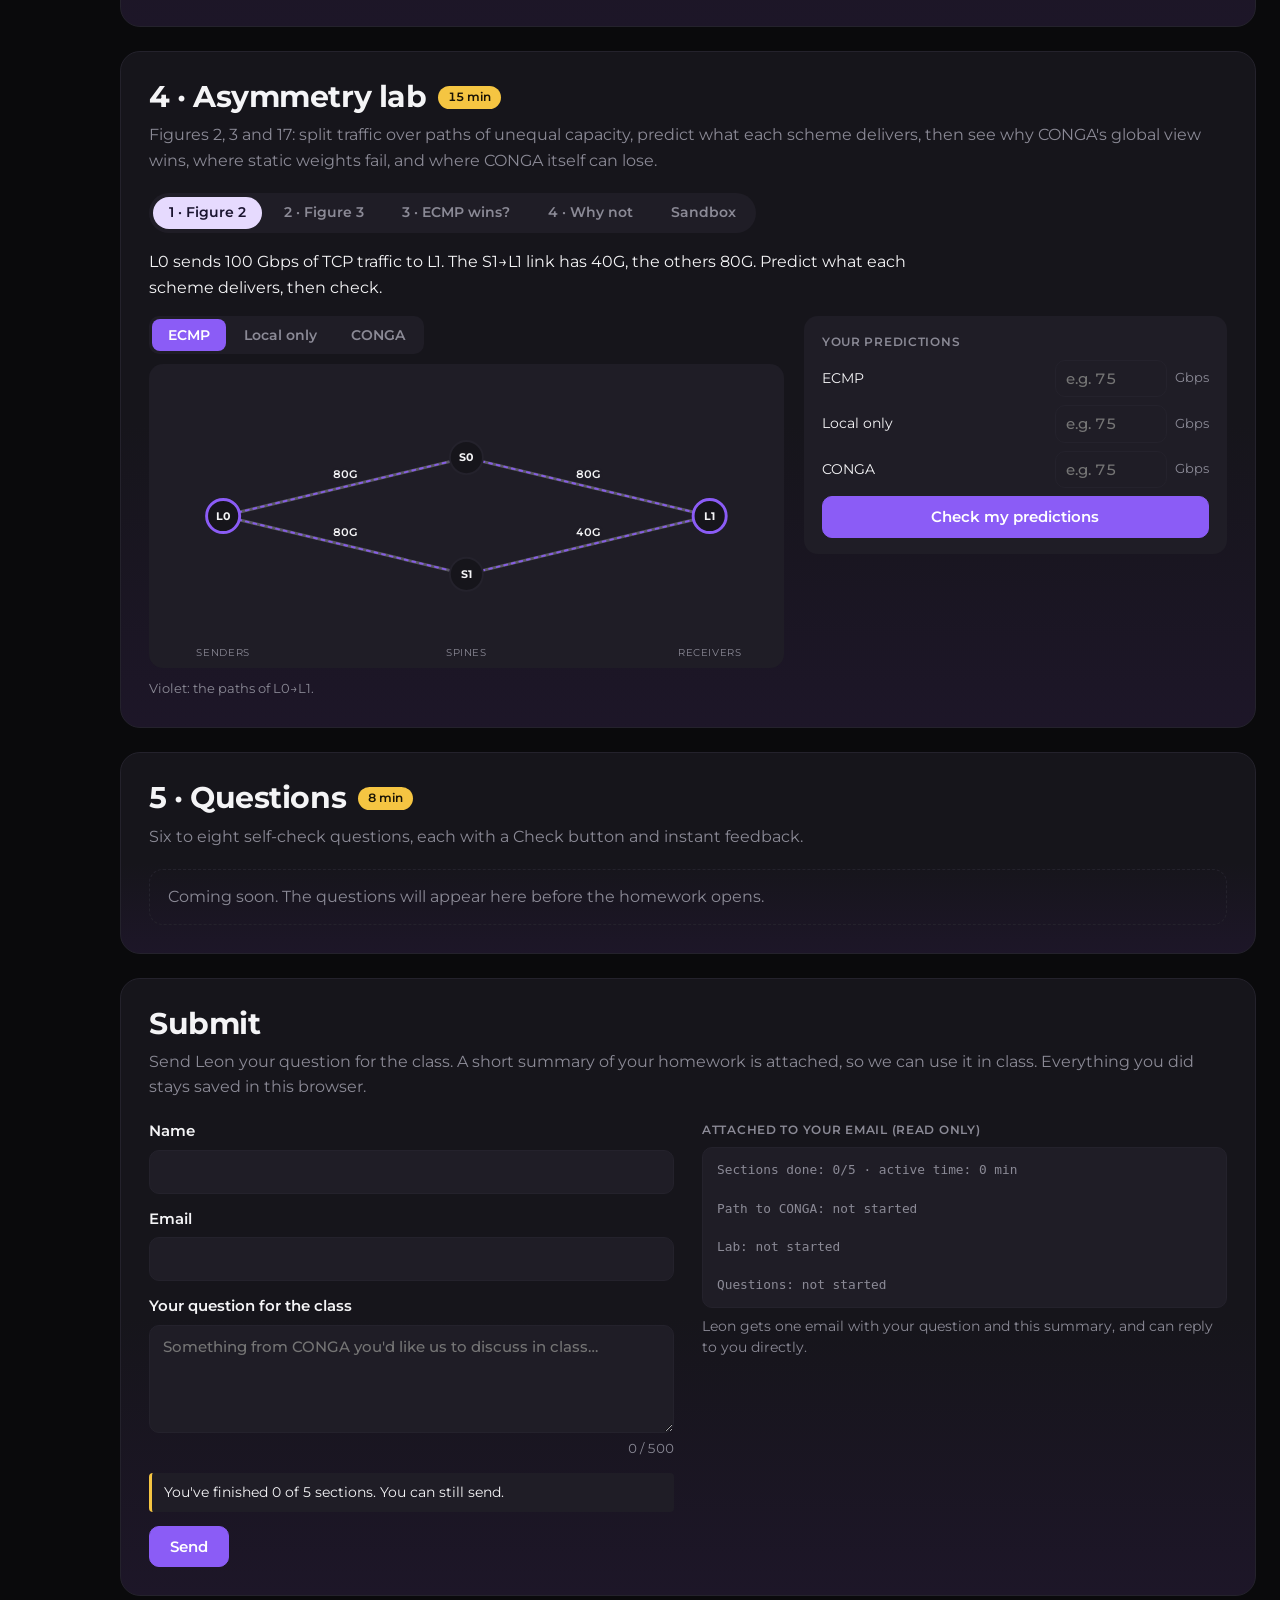
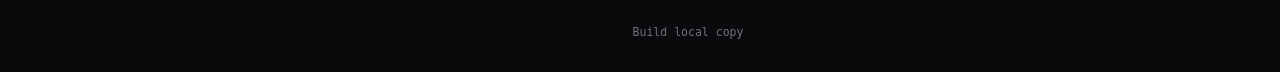
==== commit 93ba1f31: "feat: a violet favicon (the rail's fork icon), SVG + .ico, linked from every page; no more favicon 4" ====
--- a/site/public/index.html
+++ b/site/public/index.html
@@ -3,6 +3,8 @@
 <head>
   <meta charset="utf-8">
   <meta name="viewport" content="width=device-width, initial-scale=1">
+  <link rel="icon" href="shared/favicon.svg" type="image/svg+xml">
+  <link rel="icon" href="favicon.ico" sizes="16x16 32x32 48x48">
   <title>CONGA homework</title>
   <!-- The site is only the homework: send visitors straight there (keeps any #section). -->
   <meta http-equiv="refresh" content="0; url=hw/">
